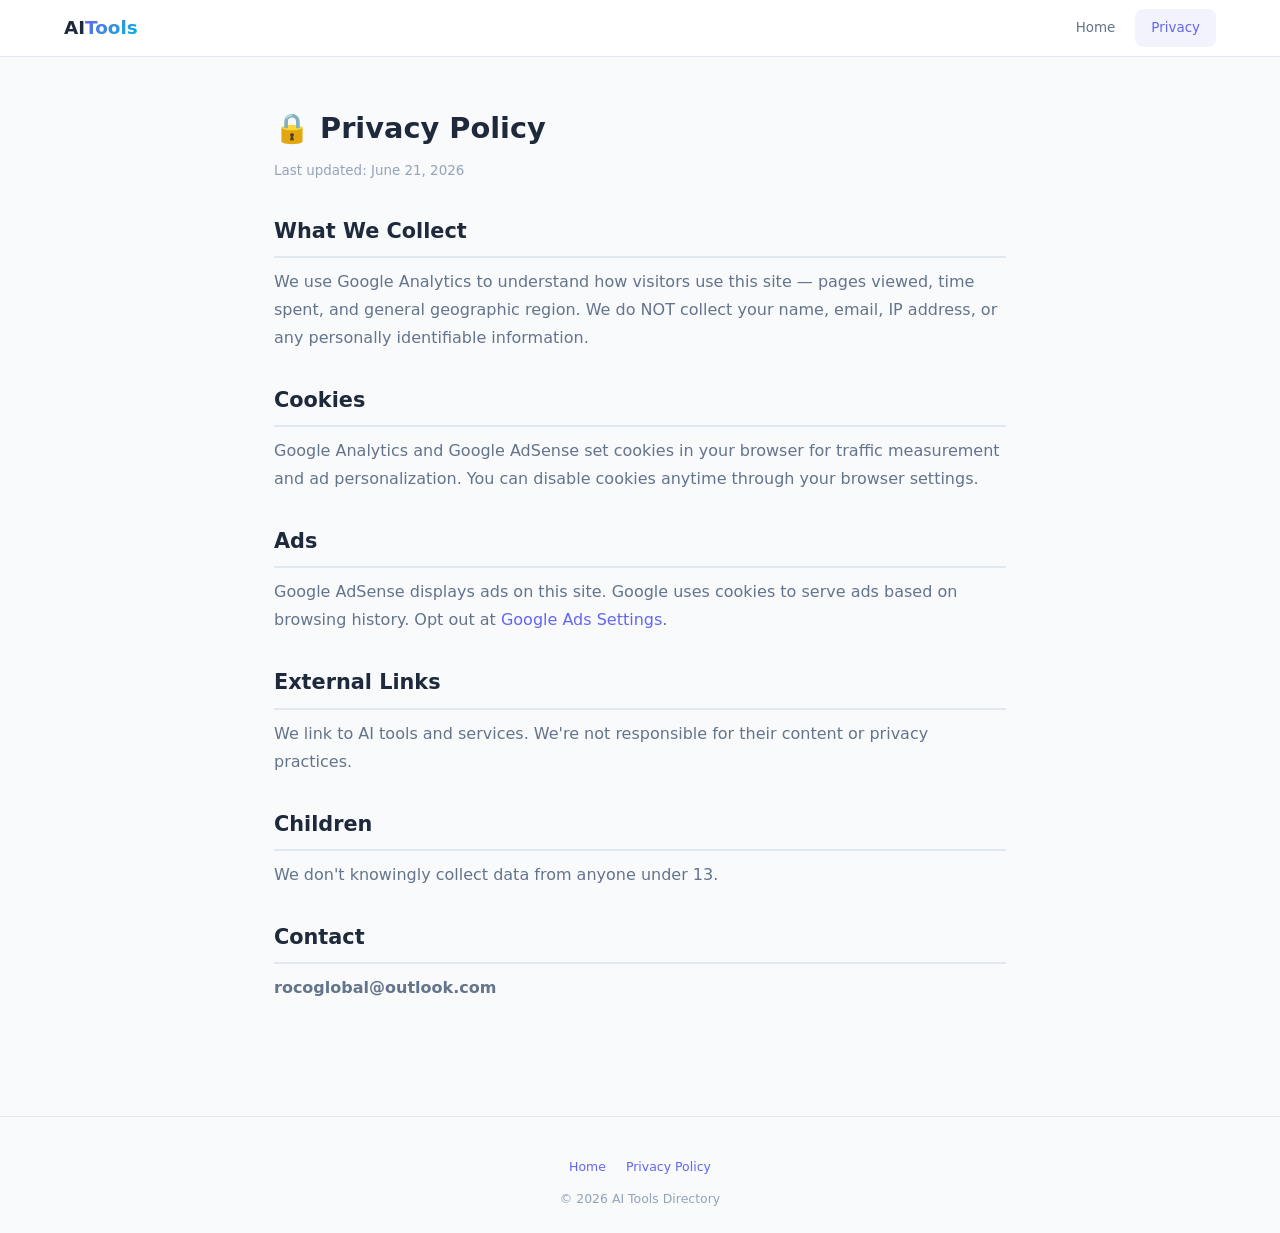
==== privacy.html @ 93cb0a1e "翻修：目录页→深度评测站" ====
<!DOCTYPE html>
<html lang="en">
<head>
<meta charset="UTF-8">
<meta name="viewport" content="width=device-width,initial-scale=1.0">
<meta name="description" content="Privacy Policy — AI Tools Directory. How we handle your data.">
<title>Privacy Policy — AI Tools Directory</title>
<link rel="stylesheet" href="assets/css/style.css">
<script async src="https://pagead2.googlesyndication.com/pagead/js/adsbygoogle.js?client=ca-pub-1129352689006503" crossorigin="anonymous"></script>
<script async src="https://www.googletagmanager.com/gtag/js?id=G-TZRYH0QVHM"></script>
<script>window.dataLayer=window.dataLayer||[];function gtag(){dataLayer.push(arguments);}gtag('js',new Date());gtag('config','G-TZRYH0QVHM');</script>
</head>
<body>

<nav>
  <div class="inner">
    <a href="index.html" class="logo">AI<span>Tools</span></a>
    <div class="nav-links">
      <a href="index.html">Home</a>
      <a href="privacy.html" class="active">Privacy</a>
    </div>
  </div>
</nav>

<div class="detail-body" style="padding-top:48px;">
  <h1 style="font-size:1.8rem;margin-bottom:8px;">🔒 Privacy Policy</h1>
  <p style="color:var(--text3);font-size:.84rem;margin-bottom:32px;">Last updated: June 21, 2026</p>

  <h2>What We Collect</h2>
  <p>We use Google Analytics to understand how visitors use this site — pages viewed, time spent, and general geographic region. We do NOT collect your name, email, IP address, or any personally identifiable information.</p>

  <h2>Cookies</h2>
  <p>Google Analytics and Google AdSense set cookies in your browser for traffic measurement and ad personalization. You can disable cookies anytime through your browser settings.</p>

  <h2>Ads</h2>
  <p>Google AdSense displays ads on this site. Google uses cookies to serve ads based on browsing history. Opt out at <a href="https://adssettings.google.com" target="_blank" rel="noopener" style="color:var(--accent);">Google Ads Settings</a>.</p>

  <h2>External Links</h2>
  <p>We link to AI tools and services. We're not responsible for their content or privacy practices.</p>

  <h2>Children</h2>
  <p>We don't knowingly collect data from anyone under 13.</p>

  <h2>Contact</h2>
  <p><strong>rocoglobal@outlook.com</strong></p>
</div>

<footer>
  <div class="footer-links">
    <a href="index.html">Home</a>
    <a href="privacy.html">Privacy Policy</a>
  </div>
  <p>© 2026 AI Tools Directory</p>
</footer>

</body>
</html>
---- assets/css/style.css ----
/* AI Tools Directory — Modern Light Theme */
:root {
  --bg:#f8fafc; --card:#fff; --accent:#6366f1; --accent2:#06b6d4;
  --text:#1e293b; --text2:#64748b; --text3:#94a3b8;
  --border:#e2e8f0; --shadow:0 1px 3px rgba(0,0,0,.06),0 1px 2px rgba(0,0,0,.04);
  --shadow-lg:0 12px 40px rgba(0,0,0,.1);
  --radius:14px; --radius-sm:8px;
  --font:system-ui,'PingFang SC','Microsoft YaHei',sans-serif;
  --mono:'SF Mono','Cascadia Code',monospace;
}
*,*::before,*::after{box-sizing:border-box;margin:0;padding:0}
html{scroll-behavior:smooth}
body{font-family:var(--font);background:var(--bg);color:var(--text);line-height:1.6;-webkit-font-smoothing:antialiased}
a{text-decoration:none;color:inherit}
img{max-width:100%}
.container{max-width:1200px;margin:0 auto;padding:0 24px}
.section{padding:52px 0}

/* Nav */
nav{position:sticky;top:0;z-index:100;background:rgba(255,255,255,.95);border-bottom:1px solid var(--border);backdrop-filter:blur(10px)}
nav .inner{max-width:1200px;margin:0 auto;padding:0 24px;display:flex;align-items:center;justify-content:space-between;height:56px}
nav .logo{font-weight:700;font-size:1.15rem;color:var(--text)}
nav .logo span{background:linear-gradient(135deg,var(--accent),var(--accent2));-webkit-background-clip:text;-webkit-text-fill-color:transparent}
nav .nav-links{display:flex;gap:4px}
nav .nav-links a{padding:8px 16px;font-size:.84rem;color:var(--text2);border-radius:8px;transition:.15s}
nav .nav-links a:hover,nav .nav-links a.active{background:rgba(99,102,241,.08);color:var(--accent)}

/* Hero */
.hero{padding:72px 24px 60px;text-align:center;background:linear-gradient(180deg,#eef2ff 0%,#f8fafc 100%)}
.hero h1{font-size:2.6rem;color:var(--text);margin-bottom:12px}
.hero h1 span{background:linear-gradient(135deg,var(--accent),var(--accent2));-webkit-background-clip:text;-webkit-text-fill-color:transparent}
.hero p{color:var(--text2);font-size:1.05rem;max-width:550px;margin:0 auto 24px}
.hero .count{color:var(--accent2);font-weight:600}

/* Search & Filter */
.search-box{display:flex;max-width:500px;margin:0 auto 36px}
.search-box input{flex:1;padding:12px 20px;border:2px solid var(--border);border-radius:28px 0 0 28px;background:var(--card);color:var(--text);font-size:.95rem;outline:none;font-family:var(--font)}
.search-box input:focus{border-color:var(--accent)}
.search-box button{padding:12px 24px;background:var(--accent);color:#fff;border:none;border-radius:0 28px 28px 0;font-size:.95rem;font-weight:600;cursor:pointer}
.filter-bar{display:flex;gap:8px;margin-bottom:32px;flex-wrap:wrap;justify-content:center}
.filter-btn{padding:8px 18px;border-radius:20px;border:1px solid var(--border);background:var(--card);color:var(--text2);font-size:.84rem;cursor:pointer;transition:.2s}
.filter-btn:hover,.filter-btn.active{background:var(--accent);color:#fff;border-color:var(--accent)}

/* Tool Cards */
.tools-grid{display:grid;grid-template-columns:repeat(auto-fill,minmax(280px,1fr));gap:18px}
.tool-card{background:var(--card);border:1px solid var(--border);border-radius:var(--radius);padding:22px;transition:.2s;display:flex;flex-direction:column;box-shadow:var(--shadow);cursor:pointer}
.tool-card:hover{border-color:var(--accent);transform:translateY(-2px);box-shadow:0 4px 12px rgba(0,0,0,.1)}
.tool-card .header{display:flex;align-items:center;gap:12px;margin-bottom:10px}
.tool-card .icon{width:44px;height:44px;border-radius:12px;display:flex;align-items:center;justify-content:center;font-size:1.4rem;font-weight:700;flex-shrink:0}
.tool-card h3{font-size:1.05rem;color:var(--text)}
.tool-card .cat{font-size:.72rem;color:var(--accent);text-transform:uppercase;letter-spacing:.5px;margin-bottom:8px}
.tool-card p{color:var(--text2);font-size:.84rem;line-height:1.5;flex:1;margin-bottom:12px}
.tool-card .footer{display:flex;justify-content:space-between;align-items:center}
.tool-card .tag{font-size:.7rem;padding:3px 8px;border-radius:10px;background:rgba(99,102,241,.12);color:var(--accent)}
.tool-card .review-link{font-size:.82rem;color:var(--accent2);font-weight:500}
.tool-card .review-link:hover{text-decoration:underline}
.result-count{text-align:center;color:var(--text2);font-size:.86rem;margin-bottom:20px}

/* Button */
.btn{display:inline-flex;align-items:center;gap:8px;padding:10px 22px;border-radius:24px;font-size:.9rem;font-weight:600;transition:.2s;cursor:pointer}
.btn-primary{background:var(--accent);color:#fff}
.btn-primary:hover{transform:translateY(-1px);box-shadow:0 4px 16px rgba(99,102,241,.3)}
.btn-outline{background:transparent;color:var(--accent);border:1px solid var(--border)}
.btn-outline:hover{border-color:var(--accent);background:rgba(99,102,241,.04)}

/* Breadcrumb */
.breadcrumb{font-size:.82rem;color:var(--text3);margin-bottom:6px}
.breadcrumb a{color:var(--accent)}
.breadcrumb a:hover{text-decoration:underline}

/* Tool Detail Page */
.detail-header{text-align:center;padding:48px 24px 36px;background:linear-gradient(180deg,#eef2ff 0%,#fff 100%);border-bottom:1px solid var(--border)}
.detail-header .tool-icon{font-size:4rem;margin-bottom:14px}
.detail-header h1{font-size:2rem;margin-bottom:8px}
.detail-header .tag-row{display:flex;gap:8px;justify-content:center;flex-wrap:wrap;margin-top:10px}
.tag-pill{padding:5px 14px;border-radius:14px;font-size:.78rem;font-weight:500}
.tag-cat{background:rgba(99,102,241,.12);color:var(--accent)}
.tag-price{background:rgba(6,182,212,.12);color:var(--accent2)}

.detail-body{max-width:780px;margin:0 auto;padding:40px 24px}
.detail-body h2{font-size:1.3rem;color:var(--text);margin:32px 0 10px;padding-bottom:8px;border-bottom:2px solid var(--border)}
.detail-body h3{font-size:1rem;color:var(--accent);margin:20px 0 8px}
.detail-body p{color:var(--text2);margin-bottom:14px;line-height:1.75}
.detail-body ul,.detail-body ol{margin:8px 0 8px 20px;color:var(--text2)}
.detail-body li{margin-bottom:6px;line-height:1.6}
.detail-body blockquote{border-left:3px solid var(--accent);background:rgba(99,102,241,.04);padding:14px 18px;margin:18px 0;border-radius:0 var(--radius-sm) var(--radius-sm) 0}
.detail-body table{width:100%;border-collapse:collapse;font-size:.86rem;margin:16px 0;border:1px solid var(--border);border-radius:var(--radius-sm);overflow:hidden}
.detail-body th{background:var(--accent);color:#fff;padding:9px 12px;text-align:left;font-size:.8rem;text-transform:uppercase;letter-spacing:.5px}
.detail-body td{padding:9px 12px;border-bottom:1px solid var(--border)}
.detail-body tr:nth-child(even) td{background:rgba(99,102,241,.02)}

/* Card link area */
.tool-card .card-link-area{flex:1;display:flex;flex-direction:column}

/* Related tools */
.related-grid{display:grid;grid-template-columns:repeat(auto-fill,minmax(240px,1fr));gap:14px;margin-top:16px}

/* Footer */
footer{text-align:center;padding:40px 24px 24px;color:var(--text3);font-size:.78rem;border-top:1px solid var(--border);margin-top:60px}
footer a{color:var(--accent)}
footer a:hover{text-decoration:underline}
.footer-links{display:flex;gap:20px;justify-content:center;margin-bottom:12px;flex-wrap:wrap}

/* Responsive */
@media(max-width:768px){
  .hero h1{font-size:1.8rem}
  .hero p{font-size:.95rem}
  .tools-grid{grid-template-columns:1fr}
  nav .nav-links a{padding:6px 10px;font-size:.78rem}
  .detail-body{padding:28px 16px}
}
.hidden{display:none!important}
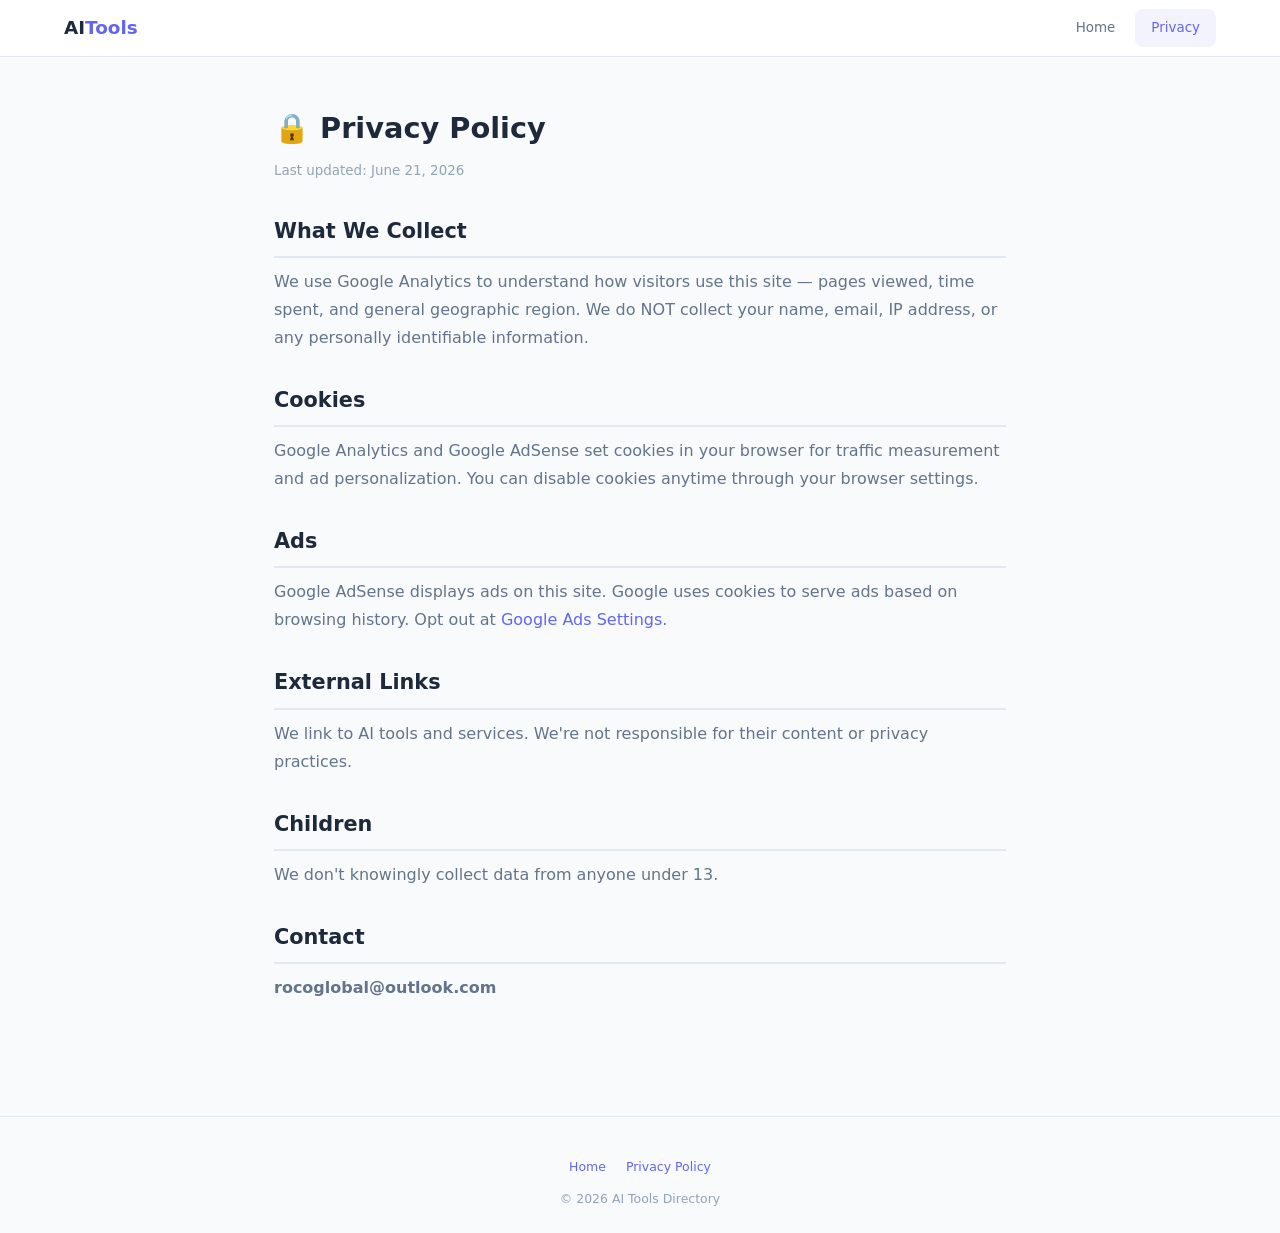
==== commit 9a153832: "移除AdSense广告代码" ====
--- a/privacy.html
+++ b/privacy.html
@@ -6,7 +6,6 @@
 <meta name="description" content="Privacy Policy — AI Tools Directory. How we handle your data.">
 <title>Privacy Policy — AI Tools Directory</title>
 <link rel="stylesheet" href="assets/css/style.css">
-<script async src="https://pagead2.googlesyndication.com/pagead/js/adsbygoogle.js?client=ca-pub-1129352689006503" crossorigin="anonymous"></script>
 <script async src="https://www.googletagmanager.com/gtag/js?id=G-TZRYH0QVHM"></script>
 <script>window.dataLayer=window.dataLayer||[];function gtag(){dataLayer.push(arguments);}gtag('js',new Date());gtag('config','G-TZRYH0QVHM');</script>
 </head>
--- a/assets/css/style.css
+++ b/assets/css/style.css
@@ -20,7 +20,7 @@
 nav{position:sticky;top:0;z-index:100;background:rgba(255,255,255,.95);border-bottom:1px solid var(--border);backdrop-filter:blur(10px)}
 nav .inner{max-width:1200px;margin:0 auto;padding:0 24px;display:flex;align-items:center;justify-content:space-between;height:56px}
 nav .logo{font-weight:700;font-size:1.15rem;color:var(--text)}
-nav .logo span{background:linear-gradient(135deg,var(--accent),var(--accent2));-webkit-background-clip:text;-webkit-text-fill-color:transparent}
+nav .logo span{color:var(--accent)}
 nav .nav-links{display:flex;gap:4px}
 nav .nav-links a{padding:8px 16px;font-size:.84rem;color:var(--text2);border-radius:8px;transition:.15s}
 nav .nav-links a:hover,nav .nav-links a.active{background:rgba(99,102,241,.08);color:var(--accent)}
@@ -28,7 +28,7 @@
 /* Hero */
 .hero{padding:72px 24px 60px;text-align:center;background:linear-gradient(180deg,#eef2ff 0%,#f8fafc 100%)}
 .hero h1{font-size:2.6rem;color:var(--text);margin-bottom:12px}
-.hero h1 span{background:linear-gradient(135deg,var(--accent),var(--accent2));-webkit-background-clip:text;-webkit-text-fill-color:transparent}
+.hero h1 span{color:var(--accent)}
 .hero p{color:var(--text2);font-size:1.05rem;max-width:550px;margin:0 auto 24px}
 .hero .count{color:var(--accent2);font-weight:600}
 
